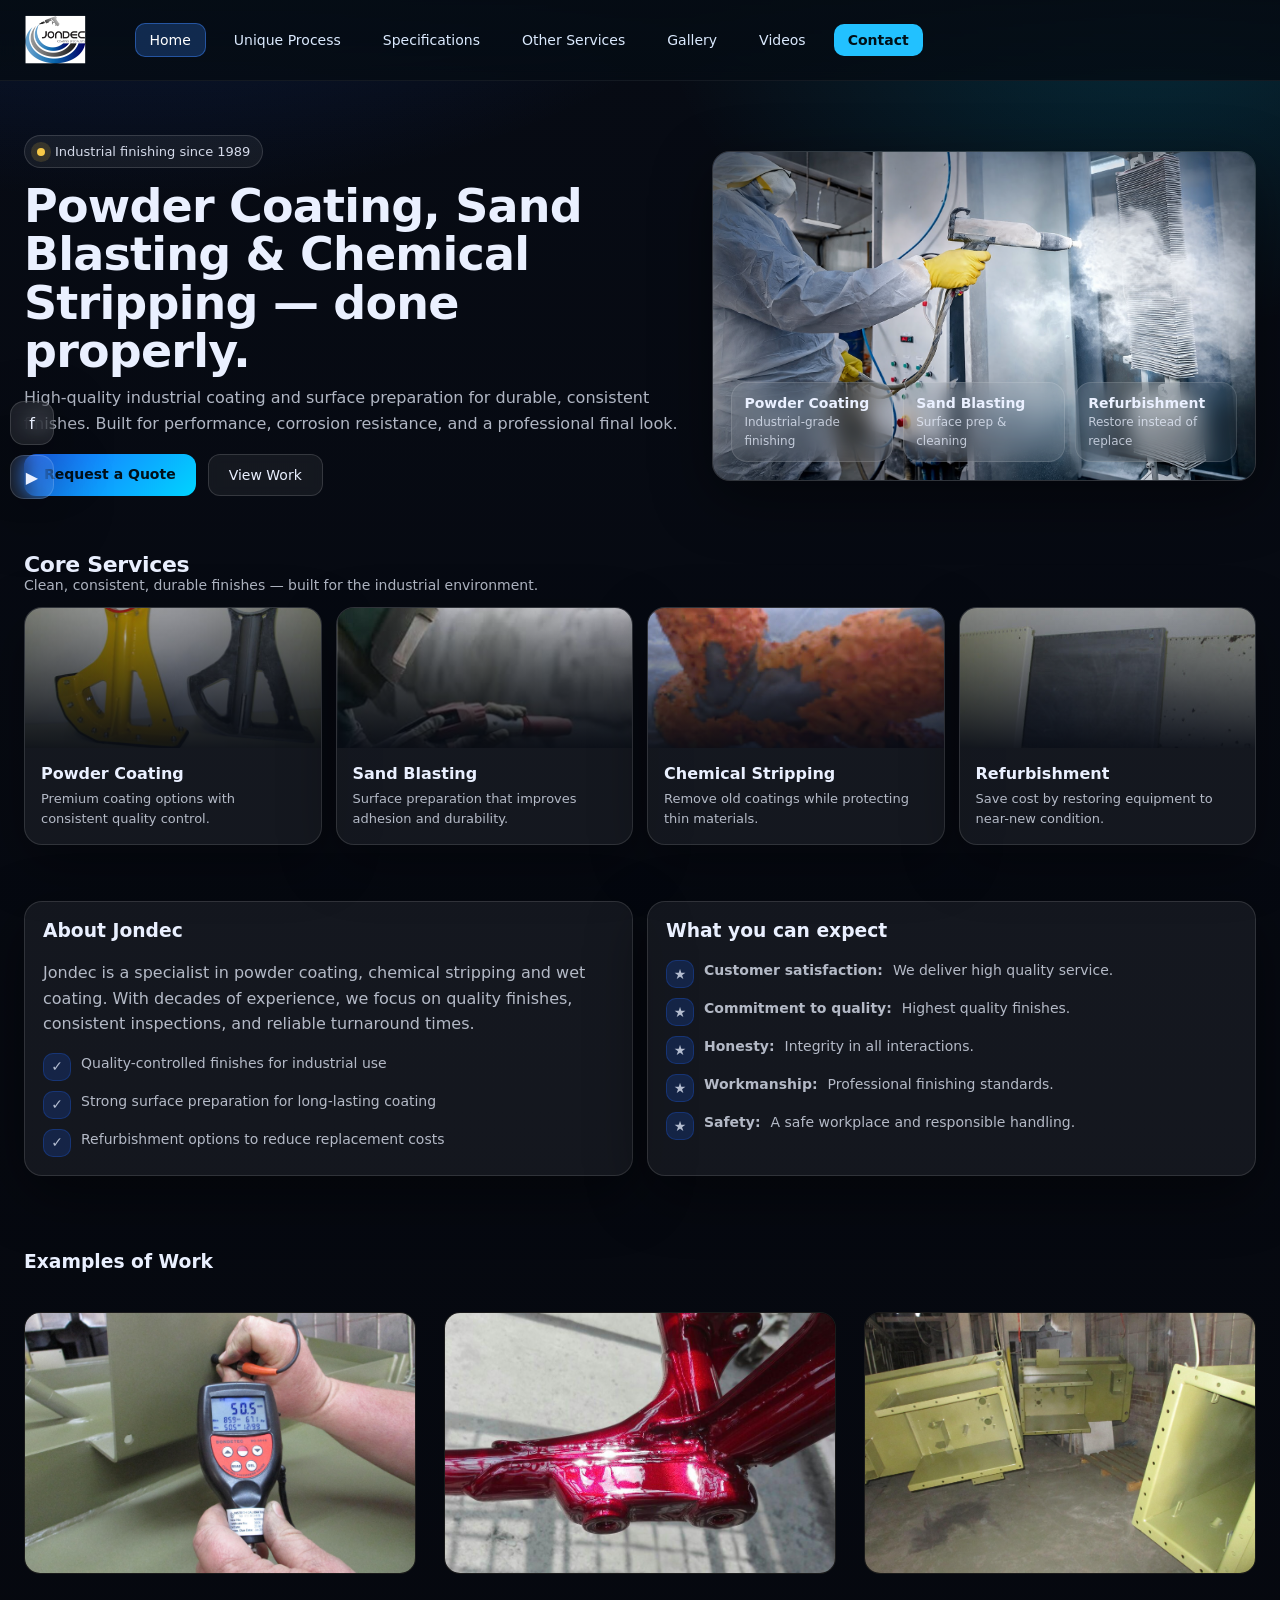
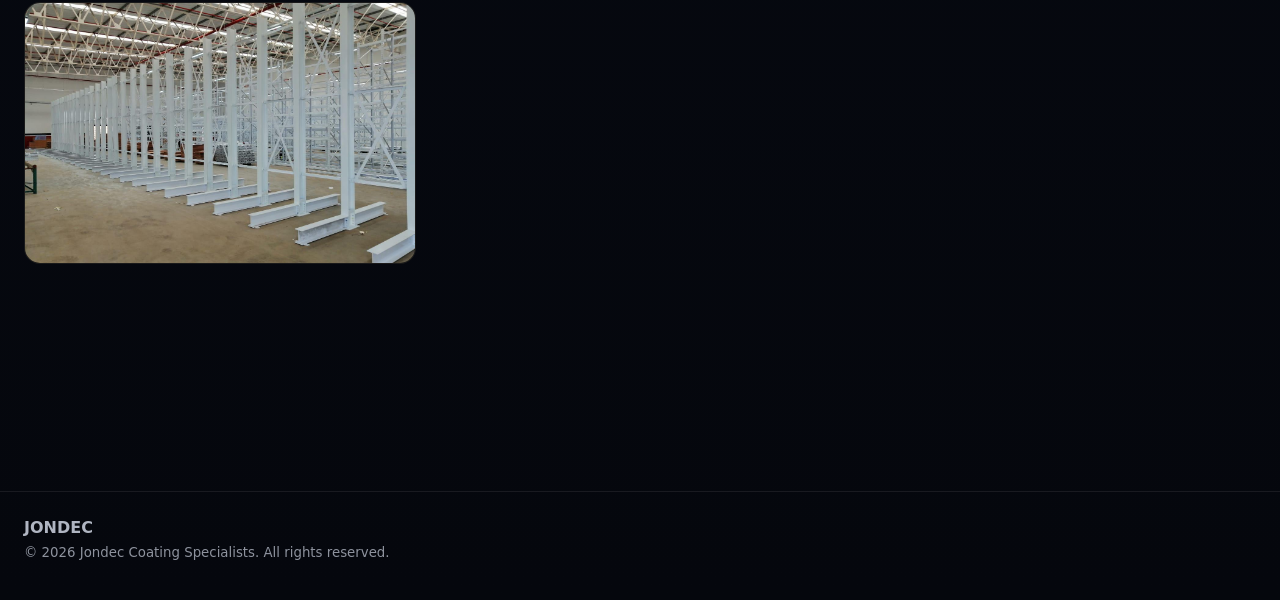
==== Index.html @ 2440bcc6 "Add files via upload" ====
<!DOCTYPE html>
<html lang="en">

<head>
    <meta charset="UTF-8" />
    <meta name="viewport" content="width=device-width, initial-scale=1.0" />
    <title>JONDEC | Coating Specialists</title>
    <link rel="stylesheet" href="Style.css" />
</head>

<body>

    <!-- Optional Social Strip -->
    <div class="social-strip">
        <a href="https://www.facebook.com/profile.php?id=100057529025901#" title="Facebook">f</a>
        <a href="https://www.youtube.com/channel/UC3Rm4c7FGGRa6mg375CcLww" title="YouTube">▶</a>
    </div>

    <!-- Navbar -->
    <header class="navbar">
        <div class="nav-inner">

            <a href="Index.html" class="brand">
                <img src="Media/CompanyLogo.png" alt="JONDEC logo">
            </a>

            <button class="nav-toggle" aria-label="Open menu" aria-expanded="false">
                <span></span>
                <span></span>
                <span></span>
            </button>

            <nav class="nav-links">
                <a href="Index.html" class="active">Home</a>
                <a href="UniqueProcess.html">Unique Process</a>
                <a href="Specification.html">Specifications</a>
                <a href="/HowzitGlen Website/home.html" target="_blank">Other Services</a>
                <a href="Gallery.html">Gallery</a>
                <a href="Videos.html">Videos</a>
                <a href="Contact.html" class="contact-btn">Contact</a>
            </nav>

        </div>
    </header>
    <!-- Hero -->
    <section class="hero">
        <div class="container hero-grid">
            <div class="reveal">
                <div class="kicker">
                    <span class="kicker-dot"></span>
                    Industrial finishing since 1989
                </div>

                <h2>Powder Coating, Sand Blasting & Chemical Stripping — done properly.</h2>
                <p>
                    High-quality industrial coating and surface preparation for durable, consistent finishes.
                    Built for performance, corrosion resistance, and a professional final look.
                </p>

                <div class="hero-actions">
                    <a class="btn primary" href="Contact.html">Request a Quote</a>
                    <a class="btn" href="Gallery.html">View Work</a>
                </div>
            </div>

            <div class="hero-card reveal">
                <div class="hero-media" style="background-image:url('Media/Image1.png');"></div>
                <div class="hero-float">
                    <div class="statbar">
                        <div class="stat">
                            <strong>Powder Coating</strong>
                            <span>Industrial-grade finishing</span>
                        </div>
                        <div class="stat">
                            <strong>Sand Blasting</strong>
                            <span>Surface prep & cleaning</span>
                        </div>
                        <div class="stat">
                            <strong>Refurbishment</strong>
                            <span>Restore instead of replace</span>
                        </div>
                    </div>
                </div>
            </div>

        </div>
    </section>

    <!-- Services -->
    <section class="section">
        <div class="container">
            <div class="section-head reveal">
                <div>
                    <h3>Core Services</h3>
                    <p>Clean, consistent, durable finishes — built for the industrial environment.</p>
                </div>
            </div>

            <div class="grid cols-4">
                <a class="card reveal">
                    <div class="card-media" style="background-image:url('Media/powdercoating1.jpeg');"></div>
                    <div class="card-inner">
                        <h4>Powder Coating</h4>
                        <p>Premium coating options with consistent quality control.</p>
                    </div>
                </a>

                <a class="card reveal">
                    <div class="card-media" style="background-image:url('Media/sandblast1.jpg');"></div>
                    <div class="card-inner">
                        <h4>Sand Blasting</h4>
                        <p>Surface preparation that improves adhesion and durability.</p>
                    </div>
                </a>

                <a class="card reveal">
                    <div class="card-media" style="background-image:url('Media/chem_stripping1.jpg');"></div>
                    <div class="card-inner">
                        <h4>Chemical Stripping</h4>
                        <p>Remove old coatings while protecting thin materials.</p>
                    </div>
                </a>

                <a class="card reveal">
                    <div class="card-media" style="background-image:url('Media/refurbishment1.jpg');"></div>
                    <div class="card-inner">
                        <h4>Refurbishment</h4>
                        <p>Save cost by restoring equipment to near-new condition.</p>
                    </div>
                </a>
            </div>
        </div>
    </section>

    <!-- About + Values -->
    <section class="section">
        <div class="container split">
            <div class="panel reveal">
                <h3 style="margin-top:0;">About Jondec</h3>
                <p style="color:var(--muted); line-height:1.6;">
                    Jondec is a specialist in powder coating, chemical stripping and wet coating.
                    With decades of experience, we focus on quality finishes, consistent inspections,
                    and reliable turnaround times.
                </p>

                <ul class="bullets">
                    <li><span class="badge">✓</span> Quality-controlled finishes for industrial use</li>
                    <li><span class="badge">✓</span> Strong surface preparation for long-lasting coating</li>
                    <li><span class="badge">✓</span> Refurbishment options to reduce replacement costs</li>
                </ul>
            </div>

            <div class="panel reveal">
                <h3 style="margin-top:0;">What you can expect</h3>
                <ul class="bullets">
                    <li><span class="badge">★</span><strong>Customer satisfaction:</strong> We deliver high quality
                        service.</li>
                    <li><span class="badge">★</span><strong>Commitment to quality:</strong> Highest quality finishes.
                    </li>
                    <li><span class="badge">★</span><strong>Honesty:</strong> Integrity in all interactions.</li>
                    <li><span class="badge">★</span><strong>Workmanship:</strong> Professional finishing standards.</li>
                    <li><span class="badge">★</span><strong>Safety:</strong> A safe workplace and responsible handling.
                    </li>
                </ul>
            </div>
        </div>
    </section>
    <section class="section">
        <div class="container">
            <div>
                <h3>Examples of Work</h3>
                <div class="gallery-grid">

                    <!-- Card 1 -->
                    <div class="gallery-card">
                        <img src="Media/Testing1.jpg" alt="" class="gallery-click">
                    </div>

                    <!-- Card 2 -->
                    <div class="gallery-card">
                        <img src="Media/Example1.jpg" alt="" class="gallery-click">
                    </div>

                    <!-- Card 3 -->
                    <div class="gallery-card">
                        <img src="Media/Example2.jpg" alt="" class="gallery-click">
                    </div>

                    <!-- Card 4 -->
                    <div class="gallery-card">
                        <img src="Media/Example3.jpg" alt="" class="gallery-click">
                    </div>
                </div>
            </div>
        </div>
    </section>

    <!-- CTA -->
    <section class="section">
        <div class="container">
            <div class="cta reveal">
                <div>
                    <h3>Need coating or refurbishment for your equipment?</h3>
                    <p>Send a message and we’ll get back to you with the next steps.</p>
                </div>
                <div style="display:flex; gap:10px; flex-wrap:wrap;">
                    <a class="btn primary" href="Contact.html">Contact Us</a>
                    <a class="btn" href="Gallery.html">See Gallery</a>
                </div>
            </div>
        </div>
    </section>

    <footer class="footer">
        <div class="container">
            <strong>JONDEC</strong>
            <small>© <span id="year"></span> Jondec Coating Specialists. All rights reserved.</small>
        </div>
    </footer>
    <!-- LIGHTBOX -->
    <div id="lightbox" class="lightbox">
        <span class="lightbox-close">&times;</span>
        <img class="lightbox-img" src="" alt="">
    </div>
    <script src="Script.js"></script>

    <script src="Script.js"></script>
    <script>
        document.getElementById("year").textContent = new Date().getFullYear();
    </script>
</body>

</html>
---- Style.css ----
/* =========================
   JONDEC Modern Redesign
   Dark Industrial (2026)
   ========================= */

:root {
    --bg: #070b14;
    --panel: rgba(255, 255, 255, 0.06);
    --panel2: rgba(255, 255, 255, 0.09);
    --text: #eaf0ff;
    --muted: rgba(234, 240, 255, 0.75);
    --line: rgba(255, 255, 255, 0.14);
    --brand: #1e66ff;
    --brand2: #00d4ff;
    --accent: #f7c948;
    --shadow: 0 18px 60px rgba(0, 0, 0, 0.45);
    --radius: 18px;
    --max: 1600px;
    --navMax: 1480px;
    /* navbar can be wider than the page */

}

* {
    box-sizing: border-box;
}

html {
    scroll-behavior: smooth;
}

body {
    margin: 0;
    font-family: system-ui, -apple-system, Segoe UI, Roboto, Arial, sans-serif;
    color: var(--text);
    background:
        radial-gradient(1200px 700px at 10% -10%, rgba(30, 102, 255, .25), transparent 60%),
        radial-gradient(900px 600px at 90% 0%, rgba(0, 212, 255, .16), transparent 55%),
        linear-gradient(180deg, var(--bg), #05070d);
    min-height: 100vh;
}

a {
    color: inherit;
    text-decoration: none;
}

img {
    max-width: 100%;
    display: block;
}

.container {
    width: min(var(--max), 100%);
    margin: 0 auto;
    padding: 0 24px;
}

/* Top social strip (optional) */
.social-strip {
    position: fixed;
    left: 10px;
    top: 50%;
    transform: translateY(-50%);
    display: flex;
    flex-direction: column;
    gap: 10px;
    z-index: 999;
}

.social-strip a {
    width: 44px;
    height: 44px;
    border-radius: 14px;
    display: grid;
    place-items: center;
    background: rgba(255, 255, 255, 0.08);
    border: 1px solid var(--line);
    box-shadow: var(--shadow);
    backdrop-filter: blur(10px);
    transition: .2s;
}

.social-strip a:hover {
    transform: translateY(-2px);
    background: rgba(255, 255, 255, 0.12);
}

/* NAVBAR */
.navbar {
    position: sticky;
    top: 0;
    z-index: 1000;
    background: linear-gradient(180deg, rgba(5, 12, 20, 0.95), rgba(5, 12, 20, 0.85));
    backdrop-filter: blur(10px);
    border-bottom: 1px solid rgba(255, 255, 255, 0.06);
}

/* centers navbar with rest of site */
.nav-inner {
    width: min(var(--navMax), calc(100% - 48px));
    margin: 0 auto;
    padding: 14px 0;
    display: flex;
    align-items: center;
    justify-content: flex-start;
    gap: 16px;

    position: relative;
    /* IMPORTANT for mobile menu */
}

/* ===============================
   LOGO
   =============================== */

.brand {
    display: flex;
    align-items: center;
    flex: 0 0 auto;
}

/* BIGGER but responsive logo */
.brand img {
    height: clamp(52px, 4vw, 78px);
    width: auto;
    display: block;
}

/* ===============================
   NAV LINKS (DESKTOP)
   =============================== */

.nav-links {
    display: flex;
    align-items: center;
    gap: 14px;
    margin-left: 32px;
    /* 👈 controls distance from logo */
}

.nav-links a {
    text-decoration: none;
    color: #dbeafe;
    font-size: 14px;
    padding: 8px 14px;
    border-radius: 10px;
    transition: all 0.25s ease;
}

/* hover */
.nav-links a:hover {
    background: rgba(255, 255, 255, 0.06);
    color: #ffffff;
}

/* active (Home pill look) */
.nav-links a.active {
    background: rgba(59, 130, 246, 0.25);
    border: 1px solid rgba(59, 130, 246, 0.5);
    color: #ffffff;
}

/* contact button */
.nav-links .contact-btn {
    background: #22c1ff;
    color: #001018;
    font-weight: 600;
}

.nav-links .contact-btn:hover {
    background: #3fd0ff;
}

/* ===============================
   HAMBURGER BUTTON
   =============================== */

.nav-toggle {
    display: none;
    /* hidden on desktop */
    margin-left: auto;
    width: 44px;
    height: 44px;
    border-radius: 12px;
    border: 1px solid rgba(255, 255, 255, 0.12);
    background: rgba(255, 255, 255, 0.06);

    cursor: pointer;

    align-items: center;
    justify-content: center;
    flex-direction: column;
    gap: 5px;
}

/* the 3 lines */
.nav-toggle span {
    display: block;
    width: 22px;
    height: 2px;
    background: #eaf3ff;
    border-radius: 2px;
}


/* HERO */
.hero {
    position: relative;
    padding: 54px 0 28px;
}

.hero-grid {
    display: grid;
    grid-template-columns: 1.1fr .9fr;
    gap: 24px;
    align-items: center;
}

.kicker {
    display: inline-flex;
    align-items: center;
    gap: 10px;
    padding: 8px 12px;
    border: 1px solid var(--line);
    background: rgba(255, 255, 255, 0.06);
    border-radius: 999px;
    color: rgba(234, 240, 255, 0.9);
    font-size: 13px;
}

.kicker-dot {
    width: 8px;
    height: 8px;
    border-radius: 999px;
    background: var(--accent);
    box-shadow: 0 0 0 6px rgba(247, 201, 72, .15);
}

.hero h2 {
    margin: 14px 0 10px;
    font-size: 46px;
    line-height: 1.05;
    letter-spacing: -0.8px;
}

.hero p {
    margin: 0 0 18px;
    color: var(--muted);
    font-size: 16px;
    line-height: 1.6;
}

.hero-actions {
    display: flex;
    gap: 12px;
    flex-wrap: wrap;
    margin-top: 16px;
}

.hero-card {
    background: rgba(255, 255, 255, 0.06);
    border: 1px solid rgba(255, 255, 255, 0.12);
    border-radius: var(--radius);
    box-shadow: var(--shadow);
    overflow: hidden;
    position: relative;
    min-height: 330px;
}

.hero-card::before {
    content: "";
    position: absolute;
    inset: -2px;
    background: radial-gradient(900px 500px at 10% 10%, rgba(30, 102, 255, .22), transparent 60%),
        radial-gradient(900px 500px at 90% 50%, rgba(0, 212, 255, .14), transparent 55%);
    pointer-events: none;
}

.hero-media {
    position: absolute;
    inset: 0;
    background:
        linear-gradient(180deg, rgba(7, 11, 20, 0.35), rgba(7, 11, 20, 0.9)),
        url("Media/hero.jpg");
    background-size: cover;
    background-position: center;
    filter: saturate(1.05);
}

.hero-float {
    position: absolute;
    left: 18px;
    right: 18px;
    bottom: 18px;
    display: grid;
    gap: 10px;
}

.statbar {
    display: grid;
    grid-template-columns: 1fr 1fr 1fr;
    gap: 10px;
}

.stat {
    background: rgba(255, 255, 255, 0.08);
    border: 1px solid rgba(255, 255, 255, 0.12);
    border-radius: 16px;
    padding: 12px;
    backdrop-filter: blur(10px);
}

.stat strong {
    display: block;
    font-size: 14px;
}

.stat span {
    color: var(--muted);
    font-size: 12px;
}

/* SECTION */
.section {
    padding: 28px 0;

}

.section-head {
    display: flex;
    align-items: flex-end;
    justify-content: space-between;
    gap: 18px;
    margin-bottom: 14px;
}

.section-head h3 {
    margin: 0;
    font-size: 22px;
    letter-spacing: -0.3px;
}

.section-head p {
    margin: 0;
    color: var(--muted);
    font-size: 14px;
    max-width: 520px;
}

/* CARDS */
.grid {
    display: grid;
    gap: 14px;
}

.grid.cols-4 {
    grid-template-columns: repeat(4, 1fr);
}

.grid.cols-3 {
    grid-template-columns: repeat(3, 1fr);
}

.grid.cols-2 {
    grid-template-columns: repeat(2, 1fr);
}

.card {
    background: rgba(255, 255, 255, 0.06);
    border: 1px solid rgba(255, 255, 255, 0.12);
    border-radius: var(--radius);
    box-shadow: 0 18px 55px rgba(0, 0, 0, 0.35);
    overflow: hidden;
    position: relative;
    transition: .2s;
}

.card:hover {
    transform: translateY(-2px);
    border-color: rgba(30, 102, 255, 0.25);
}

.card-inner {
    padding: 16px;
}

.card h4 {
    margin: 0 0 6px;
    font-size: 16px;
}

.card p {
    margin: 0;
    color: var(--muted);
    font-size: 13px;
    line-height: 1.5;
}

.card-media {
    height: 140px;
    background-size: cover;
    background-position: center;
    position: relative;
}

.card-media::after {
    content: "";
    position: absolute;
    inset: 0;
    background: linear-gradient(180deg, rgba(7, 11, 20, 0.1), rgba(7, 11, 20, 0.92));
}

/* About split */
.split {
    display: grid;
    grid-template-columns: 1fr 1fr;
    gap: 14px;
}

.panel {
    background: rgba(255, 255, 255, 0.06);
    border: 1px solid rgba(255, 255, 255, 0.12);
    border-radius: var(--radius);
    box-shadow: var(--shadow);
    padding: 18px;
}

.bullets {
    display: grid;
    gap: 10px;
    margin: 12px 0 0;
    padding: 0;
    list-style: none;
}

.bullets li {
    display: flex;
    gap: 10px;
    align-items: flex-start;
    color: var(--muted);
    font-size: 14px;
    line-height: 1.5;
}

.badge {
    width: 28px;
    height: 28px;
    border-radius: 10px;
    display: grid;
    place-items: center;
    background: rgba(30, 102, 255, 0.18);
    border: 1px solid rgba(30, 102, 255, 0.25);
    flex: 0 0 auto;
}

/* CTA */
.cta {
    padding: 26px;
    border-radius: 22px;
    border: 1px solid rgba(255, 255, 255, 0.12);
    background:
        radial-gradient(900px 350px at 10% 20%, rgba(30, 102, 255, .22), transparent 60%),
        radial-gradient(900px 350px at 90% 60%, rgba(0, 212, 255, .14), transparent 55%),
        rgba(255, 255, 255, 0.06);
    box-shadow: var(--shadow);
    display: flex;
    align-items: center;
    justify-content: space-between;
    gap: 16px;
    margin-top: 10px;
}

.cta h3 {
    margin: 0;
    font-size: 20px;
}

.cta p {
    margin: 6px 0 0;
    color: var(--muted);
}

/* Footer */
.footer {
    padding: 26px 0 40px;
    color: var(--muted);
    border-top: 1px solid rgba(255, 255, 255, 0.08);
    margin-top: 30px;
}

.footer small {
    display: block;
    margin-top: 8px;
    opacity: .8;
}

/* Reveal animation */
.reveal {
    opacity: 0;
    transform: translateY(14px);
    transition: .7s ease;
}

.reveal.show {
    opacity: 1;
    transform: translateY(0);
}

/* MOBILE */
@media (max-width: 860px) {

    .nav-toggle {
        display: inline-flex;
    }

    .nav-links {
        display: none;
    }

    .nav-links.open {
        display: flex;
        flex-direction: column;
        align-items: stretch;
        gap: 10px;
        position: absolute;
        top: 100%;
        left: 0;
        right: 0;
        width: auto;
        padding: 16px;
        margin-top: 10px;
        background: rgba(5, 12, 20, 0.96);
        border: 1px solid rgba(255, 255, 255, 0.10);
        border-radius: 16px;
        backdrop-filter: blur(12px);
    }

    .nav-links a {
        width: 100%;
    }

    .brand img {
        height: clamp(56px, 10vw, 76px);
    }
}

/* Responsive */
@media (max-width: 980px) {
    .hero-grid {
        grid-template-columns: 1fr;
    }

    .grid.cols-4 {
        grid-template-columns: repeat(2, 1fr);
    }

    .grid.cols-3 {
        grid-template-columns: repeat(2, 1fr);
    }

    .split {
        grid-template-columns: 1fr;
    }
}

@media (max-width: 560px) {

    .grid.cols-4,
    .grid.cols-3,
    .grid.cols-2 {
        grid-template-columns: 1fr;
    }

    .hero h2 {
        font-size: 36px;
    }

    .social-strip {
        display: none;
    }

    .nav-links {
        gap: 8px;
    }
}

/* ===============================
   BUTTONS
   =============================== */

.btn {
    display: inline-block;
    padding: 12px 20px;
    border-radius: 12px;
    border: 1px solid rgba(255, 255, 255, 0.14);
    background: rgba(255, 255, 255, 0.06);
    color: #eaf0ff;
    font-size: 14px;
    font-weight: 500;
    text-decoration: none;
    transition: all .25s ease;
    backdrop-filter: blur(6px);
}

.btn:hover {
    transform: translateY(-1px);
    background: rgba(255, 255, 255, 0.12);
    border-color: rgba(255, 255, 255, 0.25);
}

/* PRIMARY BUTTON */

.btn.primary {
    background: linear-gradient(135deg, #1e66ff, #00d4ff);
    color: #001018;
    border: none;
    font-weight: 600;
}

.btn.primary:hover {
    filter: brightness(1.08);
    transform: translateY(-1px);
}

/* =========================
   UNIQUE PROCESS PAGE (NEW)
   Add this at the BOTTOM of Style.css
   ========================= */

/* ===============================
   UNIQUE PROCESS HEADER BLOCK
   =============================== */

.hero-process {
    position: relative;
    height: clamp(240px, 42vw, 460px);
    /* ⭐ short block like original */
    margin: 0;
    display: flex;
    align-items: center;
    justify-content: center;
    background:
        linear-gradient(180deg, rgba(7, 11, 20, 0.55), rgba(7, 11, 20, 0.75)),
        url("Media/uniqueprocess.png");
    background-size: cover;
    background-position: center;
    background-repeat: no-repeat;
}

/* center text */
.hero-process-inner {
    text-align: center;
}

/* title styling */
.hero-process h1 {
    font-size: 36px;
    margin: 0;
    color: #ffffff;
    letter-spacing: -0.4px;
    text-shadow: 0 4px 18px rgba(0, 0, 0, 0.6);
}

/* Process list row */
.process-row {
    display: grid;
    grid-template-columns: 260px 1fr;
    gap: 22px;
    align-items: center;
    padding: 18px;
    margin: 18px 0;
    background: rgba(255, 255, 255, 0.04);
    border: 1px solid rgba(255, 255, 255, 0.10);
    border-radius: var(--radius);
    box-shadow: 0 18px 55px rgba(0, 0, 0, 0.28);
}

.process-img {
    border-radius: 16px;
    overflow: hidden;
    border: 1px solid rgba(255, 255, 255, 0.10);
    background: rgba(255, 255, 255, 0.05);
}

.process-img img {
    width: 100%;
    height: 260px;
    object-fit: cover;
    display: block;
}

.process-text p {
    margin: 0 0 12px;
    color: var(--muted);
    line-height: 1.6;
    font-size: 14px;
}

/* View button (yellow-ish like original) */
.view-btn {
    border: 0;
    cursor: pointer;
    padding: 8px 14px;
    border-radius: 10px;
    font-weight: 700;
    font-size: 13px;

    background: #f7c948;
    /* matches your --accent */
    color: #1a1200;
    box-shadow: 0 10px 20px rgba(0, 0, 0, 0.25);
}

.view-btn:hover {
    filter: brightness(1.05);
    transform: translateY(-1px);
}

/* =========================
   MODAL
   ========================= */

.modal {
    position: fixed;
    inset: 0;
    display: none;
    /* hidden by default */
    align-items: center;
    justify-content: center;
    padding: 22px;
    z-index: 3000;

    background: rgba(0, 0, 0, 0.65);
    backdrop-filter: blur(8px);
}

.modal.show {
    display: flex;
}

.modal-box {
    width: min(900px, 96vw);
    background: rgba(10, 14, 24, 0.96);
    border: 1px solid rgba(255, 255, 255, 0.14);
    border-radius: 16px;
    box-shadow: 0 30px 90px rgba(0, 0, 0, 0.6);
    overflow: hidden;
    position: relative;
}

.modal-topbar {
    height: 10px;
    background: #f7c948;
}

/* Modal title */
.modal-box h3 {
    margin: 18px 18px 10px;
    font-size: 18px;
    letter-spacing: -0.2px;
}

/* Layout inside modal */
.modal-grid {
    display: grid;
    grid-template-columns: 320px 1fr;
    gap: 18px;
    padding: 0 18px 18px;
    align-items: start;
}

.modal-grid img {
    width: 100%;
    height: 240px;
    object-fit: cover;
    border-radius: 12px;
    border: 1px solid rgba(255, 255, 255, 0.12);
}

.modal-copy h4 {
    margin: 0 0 10px;
    font-size: 14px;
    color: #dbeafe;
}

.modal-copy p {
    margin: 0 0 10px;
    color: var(--muted);
    font-size: 13px;
    line-height: 1.6;
}

/* Close button */
.modal-close {
    margin: 0 18px 18px;
    display: inline-flex;
    align-self: flex-end;

    border: 0;
    cursor: pointer;
    padding: 8px 14px;
    border-radius: 10px;
    font-weight: 700;
    font-size: 13px;

    background: #f7c948;
    color: #1a1200;
}

.modal-close:hover {
    filter: brightness(1.05);
}

/* =========================
   Responsive
   ========================= */

@media (max-width: 820px) {
    .process-row {
        grid-template-columns: 1fr;
    }

    .process-img img {
        height: 200px;
    }

    .modal-grid {
        grid-template-columns: 1fr;
    }

    .modal-grid img {
        height: 220px;
    }
}

@media (max-width: 560px) {
    .hero-process {
        min-height: 280px;
    }

    .hero-process-inner {
        padding: 70px 0 55px;
    }
}

@media (max-width: 560px) {
    .hero-process {
        height: 160px;
        /* smaller on phone */
    }

    .hero-process h1 {
        font-size: 26px;
    }
}

/* =========================
   SPECIFICATIONS PAGE
   ========================= */

.hero-spec {
    position: relative;
    height: clamp(240px, 42vw, 460px);
    margin: 0;
    background:
        linear-gradient(180deg, rgba(0, 0, 0, 0.25), rgba(0, 0, 0, 0.65)),
        url("Media/specificationsmain.png");
    background-size: cover;
    background-position: center;
}

.hero-spec-inner {
    height: 100%;
    display: grid;
    place-items: center;
    padding: 0 24px;
}

.hero-spec-inner h1 {
    margin: 0;
    font-size: clamp(34px, 5vw, 56px);
    font-weight: 800;
    letter-spacing: -0.8px;
    text-shadow: 0 10px 30px rgba(0, 0, 0, 0.55);
}

/* Main copy block */
.spec-wrap {
    max-width: 980px;
    margin: 0 auto;
    padding-top: 6px;
}

.spec-wrap h2 {
    margin: 18px 0 10px;
    font-size: 28px;
    letter-spacing: -0.5px;
}

.spec-wrap h3 {
    margin: 18px 0 6px;
    font-size: 16px;
    color: #9ec5ff;
    /* keeps the “blue heading” feel */
}

.spec-wrap p {
    margin: 0 0 12px;
    color: var(--muted);
    line-height: 1.65;
}

.spec-lead {
    color: rgba(234, 240, 255, 0.85);
}

/* Bottom 4 tiles */
.spec-tiles {
    margin: 34px auto 0;
    display: grid;
    grid-template-columns: repeat(4, 1fr);
    gap: 14px;
    max-width: 1200px;
}

.spec-tile {
    border-radius: var(--radius);
    overflow: hidden;
    border: 1px solid rgba(255, 255, 255, 0.12);
    box-shadow: var(--shadow);
    min-height: 190px;

    background-size: cover;
    background-position: center;
    position: relative;
}

.spec-tile::after {
    content: "";
    position: absolute;
    inset: 0;
    background: linear-gradient(180deg, rgba(0, 0, 0, 0.15), rgba(0, 0, 0, 0.75));
}

.spec-tile-overlay {
    position: relative;
    z-index: 1;
    padding: 16px;
    color: #fff;
}

.spec-tile-overlay h4 {
    margin: 0 0 10px;
    font-size: 14px;
    letter-spacing: .5px;
}

.spec-tile-overlay ul {
    margin: 0;
    padding-left: 18px;
    display: grid;
    gap: 6px;
}

.spec-tile-overlay li {
    font-size: 13px;
    color: rgba(255, 255, 255, 0.88);
}

.spec-tile-overlay p {
    margin: 8px 0 0;
    font-size: 13px;
    color: rgba(255, 255, 255, 0.88);
}

.tile-note {
    margin-top: 10px;
    color: rgba(255, 255, 255, 0.82);
}

/* Responsive tiles */
@media (max-width: 980px) {
    .spec-tiles {
        grid-template-columns: repeat(2, 1fr);
    }
}

@media (max-width: 560px) {
    .spec-tiles {
        grid-template-columns: 1fr;
    }
}

/* ===============================
   GALLERY GRID
================================ */
.gallery-grid {
    display: grid;
    grid-template-columns: repeat(3, 1fr);
    gap: 28px;
    margin-top: 40px;
}

/* ===============================
   CARD
================================ */
.gallery-card {
    position: relative;
    overflow: hidden;
    background: #000;
    border-radius: 16px;
  border: 1px solid rgba(255,255,255,0.10);
}

.gallery-card img {
    width: 100%;
    height: 260px;
    object-fit: cover;
    display: block;
    transition: transform .35s ease;
}

/* hover zoom (modern touch) */
.gallery-card:hover img {
    transform: scale(1.05);
}

/* ===============================
   LABEL BAR
================================ */
.gallery-label {
    position: absolute;
    left: 0;
    right: 0;
    bottom: 30%;
    background: rgba(27, 38, 59, 0.92);
    color: #e6f0ff;
    text-align: center;
    padding: 14px 10px;
    font-weight: 700;
    letter-spacing: 1.5px;
    font-size: 14px;
}

/* ===============================
   LIGHTBOX
================================ */

/* FULLSCREEN OVERLAY */
.lightbox {
    position: fixed;
    inset: 0;
    z-index: 9999;

    display: none;
    /* shown by JS adding .open */
    align-items: center;
    justify-content: center;

    background: rgba(0, 0, 0, 0.72);
    backdrop-filter: blur(2px);
    padding: 28px;
}

.lightbox.open {
    display: flex;
}

.lightbox-img {
    width: min(1200px, 92vw);
    /* ✅ makes it grow big */
    height: auto;

    max-height: 88vh;
    /* ✅ never taller than screen */
    object-fit: contain;

    border-radius: 14px;
    box-shadow: 0 30px 90px rgba(0, 0, 0, 0.8);
}

.lightbox-close {
    position: absolute;
    top: 22px;
    right: 26px;

    width: 46px;
    height: 46px;
    border-radius: 50%;

    display: grid;
    place-items: center;

    font-size: 34px;
    line-height: 1;
    color: #fff;

    cursor: pointer;
    background: rgba(255, 255, 255, 0.10);
    border: 1px solid rgba(255, 255, 255, 0.18);
}

/* tablet */
@media (max-width: 1024px) {
    .gallery-grid {
        grid-template-columns: repeat(2, 1fr);
    }
}

/* mobile */
@media (max-width: 640px) {
    .gallery-grid {
        grid-template-columns: 1fr;
    }

    .gallery-card img {
        height: 220px;
    }
}

/* ===============================
   CONTACT PAGE
================================ */

.contact-grid {
    display: grid;
    grid-template-columns: 1fr 1.2fr;
    gap: 24px;
    margin-top: 30px;
}

.contact-item {
    margin-top: 16px;
    display: grid;
    gap: 4px;
    color: var(--muted);
}

/* form */

.contact-form input,
.contact-form textarea {
    width: 100%;
    padding: 12px 14px;
    border-radius: 10px;
    border: 1px solid rgba(255, 255, 255, 0.12);
    background: rgba(255, 255, 255, 0.05);
    color: #fff;
    font-size: 14px;
    outline: none;
}

.contact-form input:focus,
.contact-form textarea:focus {
    border-color: rgba(30, 102, 255, 0.6);
    background: rgba(255, 255, 255, 0.07);
}

.form-row {
    margin-bottom: 14px;
}

/* mobile */

@media (max-width: 900px) {
    .contact-grid {
        grid-template-columns: 1fr;
    }
}

/* ===============================
   CONTACT HERO
================================ */
.hero-contact {
    position: relative;
    height: clamp(220px, 38vw, 420px);

    display: grid;
    place-items: center;
    text-align: center;

    background:
        linear-gradient(180deg, rgba(7, 11, 20, 0.55), rgba(7, 11, 20, 0.80)),
        url("Media/Image1.png");

    background-size: cover;
    background-position: center;
    background-repeat: no-repeat;
}

/* center text */
.hero-contact-inner {
    text-align: center;
}

/* title */
.hero-contact h1 {
    font-size: 36px;
    margin: 0;
    color: #ffffff;
    letter-spacing: -0.4px;
    text-shadow: 0 4px 18px rgba(0, 0, 0, 0.6);
}

/* MAP */
.map-wrap {
    margin-top: 16px;
    border-radius: 16px;
    overflow: hidden;
    border: 1px solid rgba(255, 255, 255, 0.12);
    background: rgba(0, 0, 0, 0.25);
}

.map {
    width: 100%;
    height: 300px;
    border: 0;
    display: block;
}

/* make links in contact list look nice */
.contact-item a {
    color: #e6f0ff;
    text-decoration: none;
    display: block;
    margin-top: 4px;
}

.contact-item a:hover {
    text-decoration: underline;
}

/* WhatsApp floating button */
.wa-float {
    position: fixed;
    right: 18px;
    bottom: 18px;
    width: 54px;
    height: 54px;
    border-radius: 18px;
    display: grid;
    place-items: center;
    background: #25D366;
    color: #06140b;
    font-size: 22px;
    box-shadow: 0 18px 60px rgba(0, 0, 0, 0.45);
    z-index: 9999;
}

.wa-float:hover {
    transform: translateY(-2px);
}

/* ===============================
   ROBOT CHECKBOX
================================ */

.robot-check {
    margin-top: 8px;
}

.robot-label {
    display: flex;
    align-items: center;
    gap: 10px;
    cursor: pointer;
    font-size: 14px;
    color: var(--muted);
}

.robot-label input {
    width: 18px;
    height: 18px;
    cursor: pointer;
}

.robot-error {
    display: none;
    color: #ff6b6b;
    font-size: 13px;
    margin-top: 6px;
}
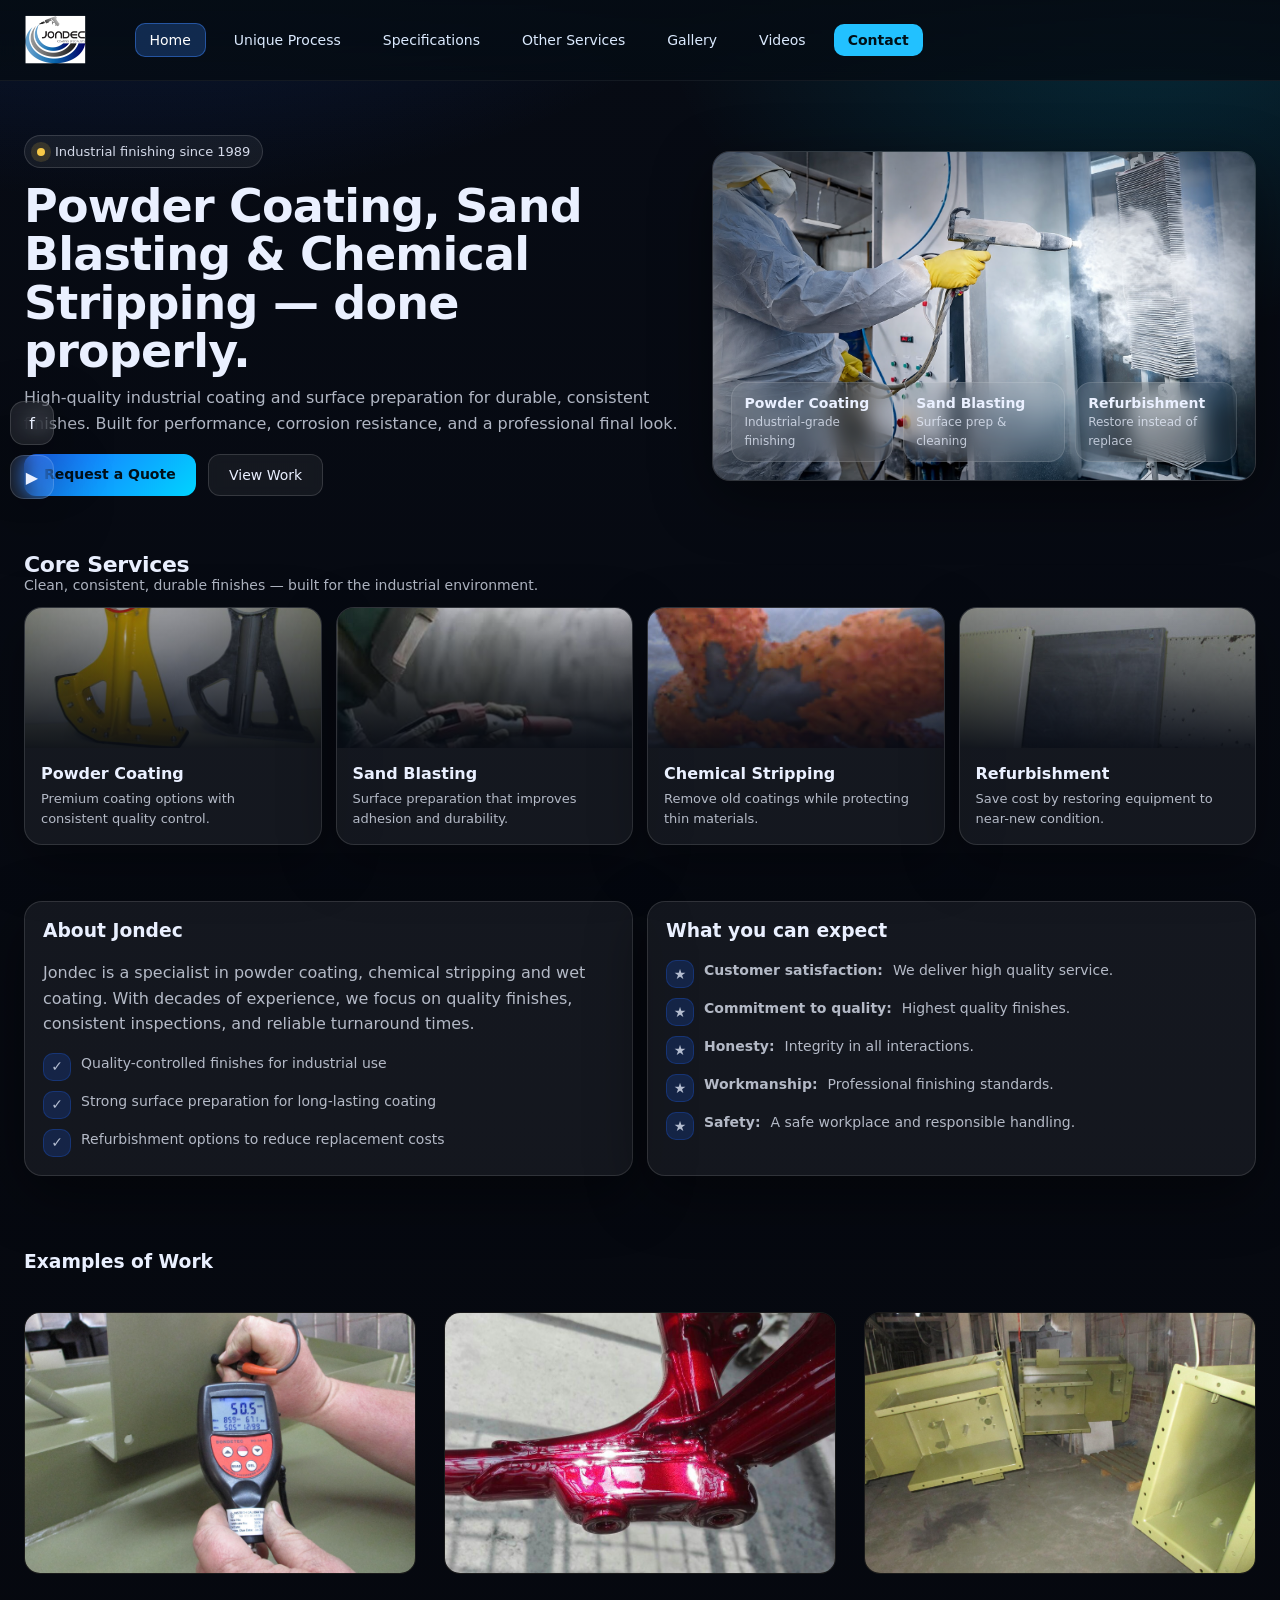
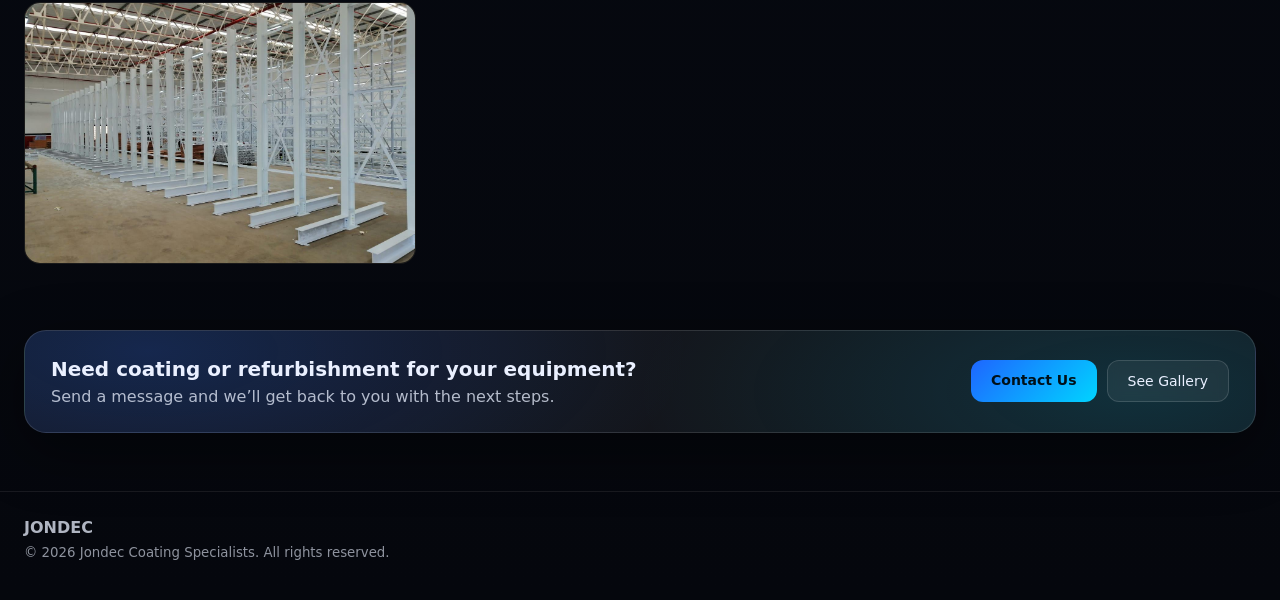
==== commit 810fe078: "Add files via upload" ====
--- a/Index.html
+++ b/Index.html
@@ -34,7 +34,7 @@
                 <a href="Index.html" class="active">Home</a>
                 <a href="UniqueProcess.html">Unique Process</a>
                 <a href="Specification.html">Specifications</a>
-                <a href="/HowzitGlen Website/home.html" target="_blank">Other Services</a>
+                <a href="/HowzitGlen_Website/home.html" target="_blank">Other Services</a>
                 <a href="Gallery.html">Gallery</a>
                 <a href="Videos.html">Videos</a>
                 <a href="Contact.html" class="contact-btn">Contact</a>
